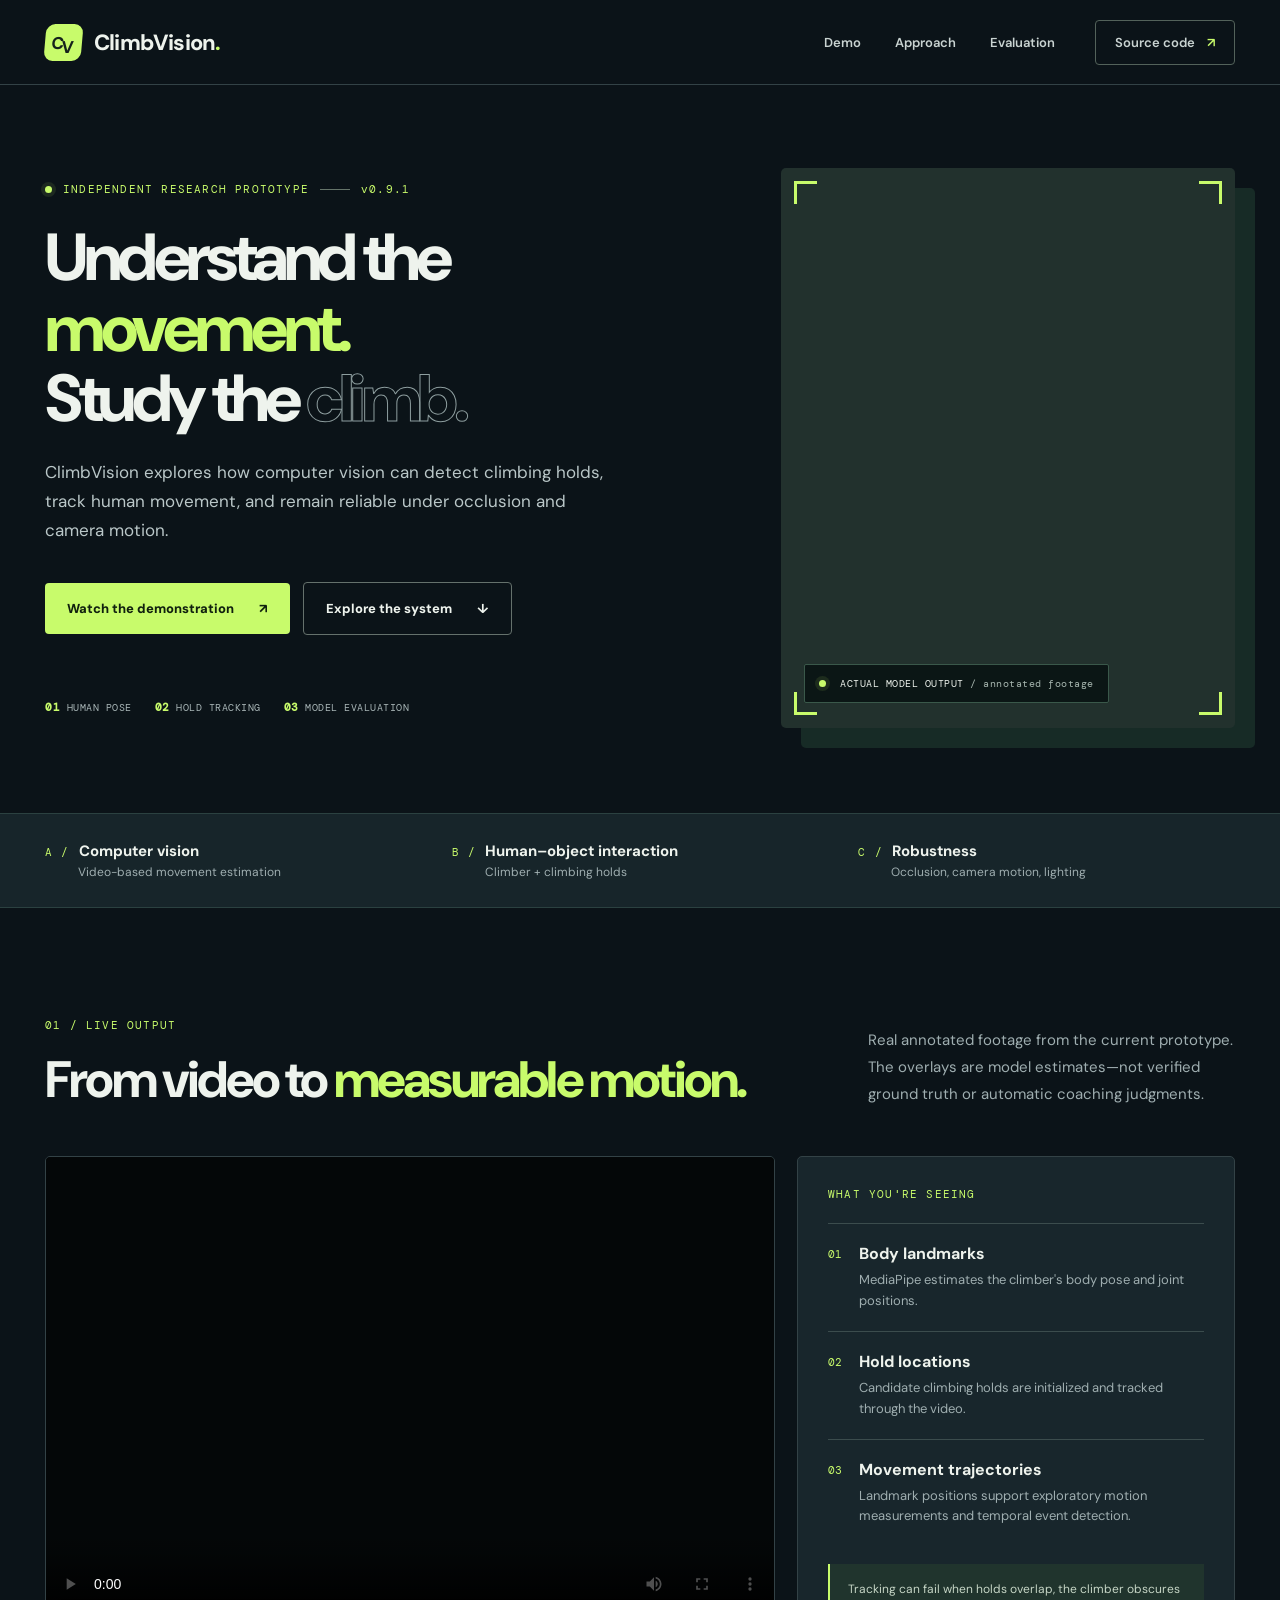
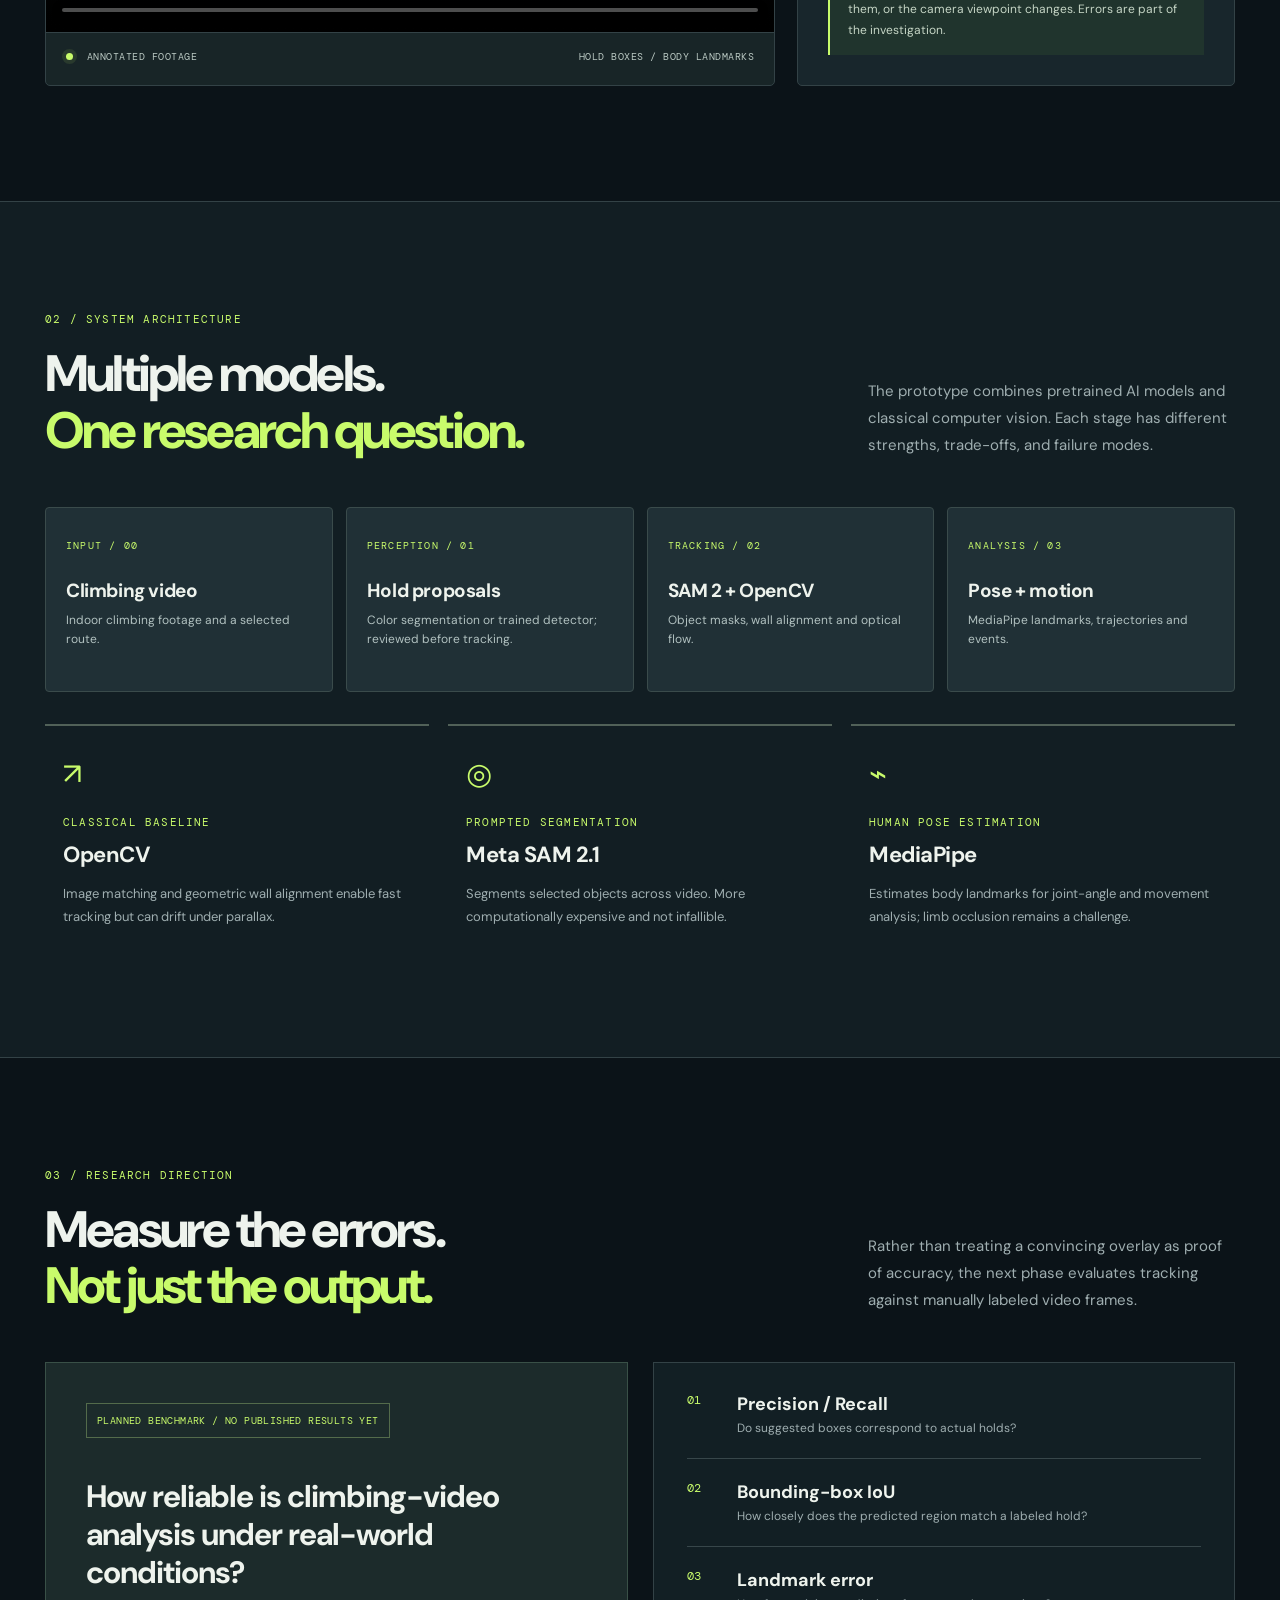
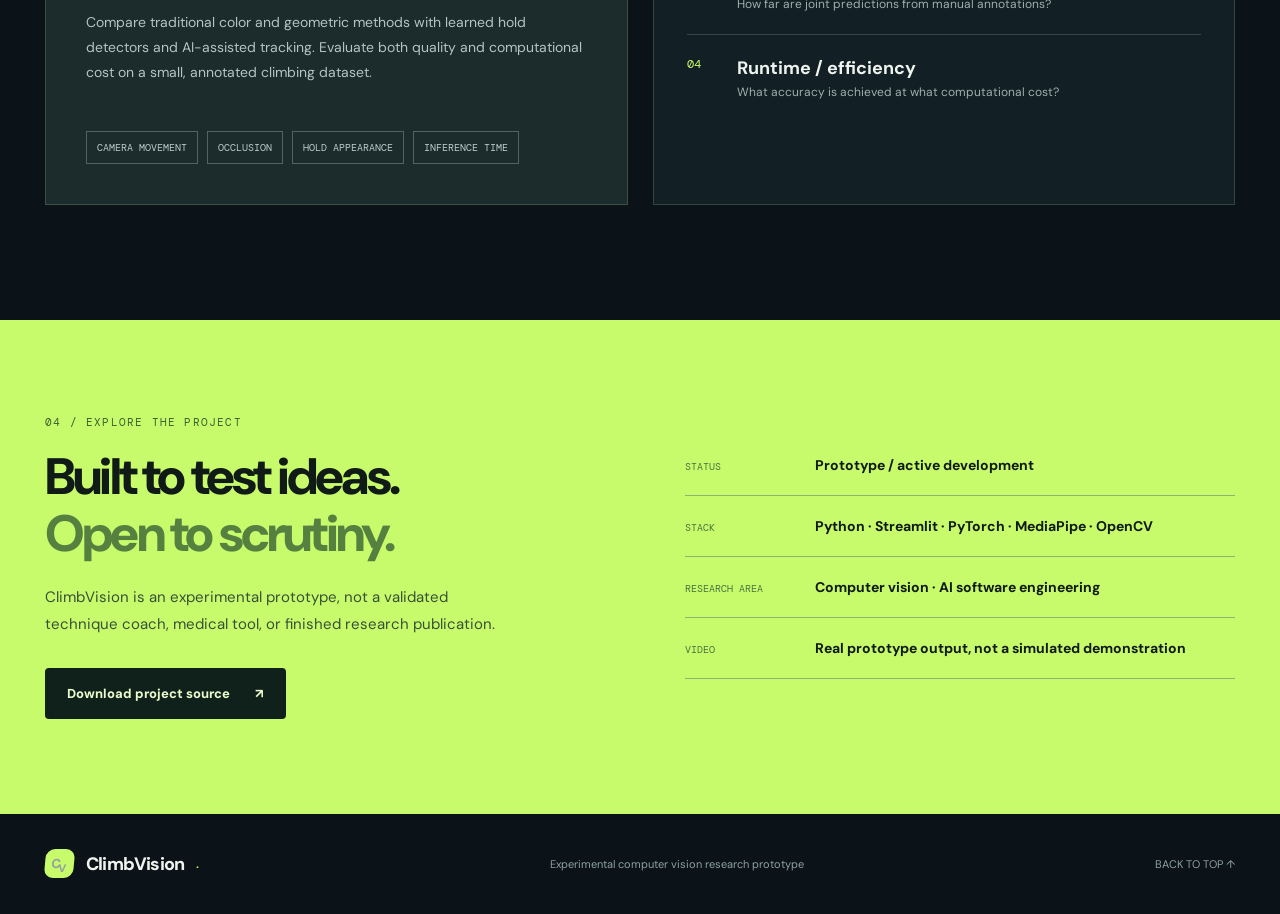
==== index.html @ d6e1e664 "Add files via upload" ====
<!doctype html>
<html lang="en">
<head>
  <meta charset="utf-8" />
  <meta name="viewport" content="width=device-width, initial-scale=1" />
  <meta name="theme-color" content="#0b1318" />
  <meta name="description" content="ClimbVision is an experimental computer vision system for climbing movement analysis, pose estimation, hold detection and tracking." />
  <title>ClimbVision — AI Climbing Movement Analysis</title>
  <link rel="stylesheet" href="styles.css" />
</head>
<body>
  <header class="site-header">
    <a class="wordmark" href="#top" aria-label="ClimbVision home"><span class="mark">C<span>V</span></span><span>ClimbVision<span class="mark-dot">.</span></span></a>
    <nav class="nav" aria-label="Main navigation">
      <a href="#demo">Demo</a><a href="#approach">Approach</a><a href="#evaluation">Evaluation</a>
    </nav>
    <a class="nav-action" href="assets/climbvision-source-v0.9.1.zip" download>Source code <span aria-hidden="true">↗</span></a>
  </header>
  <main id="top">
    <section class="hero wrap">
      <div class="hero-copy">
        <div class="eyebrow"><span class="pulse"></span> INDEPENDENT RESEARCH PROTOTYPE <span class="eyebrow-line"></span> v0.9.1</div>
        <h1>Understand the <em>movement.</em><br/>Study the <span class="outline-text">climb.</span></h1>
        <p class="lead">ClimbVision explores how computer vision can detect climbing holds, track human movement, and remain reliable under occlusion and camera motion.</p>
        <div class="hero-actions"><a class="primary-btn" href="#demo">Watch the demonstration <span>↗</span></a><a class="secondary-btn" href="#approach">Explore the system <span>↓</span></a></div>
        <div class="hero-foot"><span><strong>01</strong> HUMAN POSE</span><span><strong>02</strong> HOLD TRACKING</span><span><strong>03</strong> MODEL EVALUATION</span></div>
      </div>
      <div class="hero-media">
        <video autoplay muted loop playsinline preload="metadata" poster="assets/demo-poster.jpg" aria-label="Real annotated indoor climbing footage from ClimbVision"><source src="assets/climbvision-demo.mp4" type="video/mp4" /></video>
        <span class="corner tl"></span><span class="corner tr"></span><span class="corner bl"></span><span class="corner br"></span>
        <div class="media-badge"><span class="live-dot"></span> ACTUAL MODEL OUTPUT <span class="media-small">/ annotated footage</span></div>
      </div>
    </section>
    <section class="stats-strip" aria-label="Project focus"><div class="wrap stats-inner"><div><span class="stat-index">A / </span><strong>Computer vision</strong><span>Video-based movement estimation</span></div><div><span class="stat-index">B / </span><strong>Human–object interaction</strong><span>Climber + climbing holds</span></div><div><span class="stat-index">C / </span><strong>Robustness</strong><span>Occlusion, camera motion, lighting</span></div></div></section>
    <section id="demo" class="section wrap demo-section"><div class="section-intro"><div><p class="kicker">01 / LIVE OUTPUT</p><h2>From video to <span>measurable motion.</span></h2></div><p>Real annotated footage from the current prototype. The overlays are model estimates—not verified ground truth or automatic coaching judgments.</p></div>
      <div class="demo-grid"><div class="demo-player"><video id="demoVideo" controls playsinline preload="metadata" poster="assets/demo-poster.jpg"><source src="assets/climbvision-demo.mp4" type="video/mp4"/>Your browser does not support HTML5 video.</video><div class="player-bottom"><span><span class="live-dot"></span> ANNOTATED FOOTAGE</span><span>HOLD BOXES / BODY LANDMARKS</span></div></div>
      <aside class="demo-aside"><div class="tiny-label">WHAT YOU'RE SEEING</div><div class="note"><span class="note-num">01</span><div><h3>Body landmarks</h3><p>MediaPipe estimates the climber's body pose and joint positions.</p></div></div><div class="note"><span class="note-num">02</span><div><h3>Hold locations</h3><p>Candidate climbing holds are initialized and tracked through the video.</p></div></div><div class="note"><span class="note-num">03</span><div><h3>Movement trajectories</h3><p>Landmark positions support exploratory motion measurements and temporal event detection.</p></div></div><div class="honesty-note">Tracking can fail when holds overlap, the climber obscures them, or the camera viewpoint changes. Errors are part of the investigation.</div></aside></div>
    </section>
    <section id="approach" class="section approach-section"><div class="wrap"><div class="section-intro"><div><p class="kicker">02 / SYSTEM ARCHITECTURE</p><h2>Multiple models.<br/><span>One research question.</span></h2></div><p>The prototype combines pretrained AI models and classical computer vision. Each stage has different strengths, trade-offs, and failure modes.</p></div>
      <div class="pipeline"><div class="step"><span class="step-number">INPUT / 00</span><h3>Climbing video</h3><p>Indoor climbing footage and a selected route.</p></div><div class="pipe-arrow">→</div><div class="step"><span class="step-number">PERCEPTION / 01</span><h3>Hold proposals</h3><p>Color segmentation or trained detector; reviewed before tracking.</p></div><div class="pipe-arrow">→</div><div class="step"><span class="step-number">TRACKING / 02</span><h3>SAM 2 + OpenCV</h3><p>Object masks, wall alignment and optical flow.</p></div><div class="pipe-arrow">→</div><div class="step"><span class="step-number">ANALYSIS / 03</span><h3>Pose + motion</h3><p>MediaPipe landmarks, trajectories and events.</p></div></div>
      <div class="methods"><article><span class="method-icon">↗</span><span class="tiny-label">CLASSICAL BASELINE</span><h3>OpenCV</h3><p>Image matching and geometric wall alignment enable fast tracking but can drift under parallax.</p></article><article><span class="method-icon">◎</span><span class="tiny-label">PROMPTED SEGMENTATION</span><h3>Meta SAM 2.1</h3><p>Segments selected objects across video. More computationally expensive and not infallible.</p></article><article><span class="method-icon">⌁</span><span class="tiny-label">HUMAN POSE ESTIMATION</span><h3>MediaPipe</h3><p>Estimates body landmarks for joint-angle and movement analysis; limb occlusion remains a challenge.</p></article></div>
    </div></section>
    <section id="evaluation" class="section wrap eval-section"><div class="section-intro"><div><p class="kicker">03 / RESEARCH DIRECTION</p><h2>Measure the errors.<br/><span>Not just the output.</span></h2></div><p>Rather than treating a convincing overlay as proof of accuracy, the next phase evaluates tracking against manually labeled video frames.</p></div>
      <div class="evaluation-grid"><div class="eval-left"><div class="eval-tag">PLANNED BENCHMARK / NO PUBLISHED RESULTS YET</div><h3>How reliable is climbing-video analysis under real-world conditions?</h3><p>Compare traditional color and geometric methods with learned hold detectors and AI-assisted tracking. Evaluate both quality and computational cost on a small, annotated climbing dataset.</p><div class="eval-conditions"><span>CAMERA MOVEMENT</span><span>OCCLUSION</span><span>HOLD APPEARANCE</span><span>INFERENCE TIME</span></div></div><div class="metric-list"><div><span>01</span><strong>Precision / Recall</strong><small>Do suggested boxes correspond to actual holds?</small></div><div><span>02</span><strong>Bounding-box IoU</strong><small>How closely does the predicted region match a labeled hold?</small></div><div><span>03</span><strong>Landmark error</strong><small>How far are joint predictions from manual annotations?</small></div><div><span>04</span><strong>Runtime / efficiency</strong><small>What accuracy is achieved at what computational cost?</small></div></div></div>
    </section>
    <section class="project-footer"><div class="wrap footer-grid"><div><p class="kicker">04 / EXPLORE THE PROJECT</p><h2>Built to test ideas.<br/><span>Open to scrutiny.</span></h2><p class="footer-lead">ClimbVision is an experimental prototype, not a validated technique coach, medical tool, or finished research publication.</p><a href="assets/climbvision-source-v0.9.1.zip" download class="primary-btn">Download project source <span>↗</span></a></div><div class="project-facts"><div><span>STATUS</span><strong>Prototype / active development</strong></div><div><span>STACK</span><strong>Python · Streamlit · PyTorch · MediaPipe · OpenCV</strong></div><div><span>RESEARCH AREA</span><strong>Computer vision · AI software engineering</strong></div><div><span>VIDEO</span><strong>Real prototype output, not a simulated demonstration</strong></div></div></div></section>
  </main>
  <footer class="bottom-footer wrap"><a class="wordmark" href="#top"><span class="mark">C<span>V</span></span>ClimbVision<span class="mark-dot">.</span></a><span>Experimental computer vision research prototype</span><a href="#top">BACK TO TOP ↑</a></footer>
  <script src="script.js"></script>
</body>
</html>
---- styles.css ----
@import url('https://fonts.googleapis.com/css2?family=DM+Mono:wght@400;500&family=DM+Sans:wght@400;500;600;700;800&display=swap');
:root{--bg:#0b1318;--panel:#142026;--panel2:#101c21;--lime:#c8fb6b;--text:#eef3ed;--muted:#9faeb0;--line:#334246}*{box-sizing:border-box}html{scroll-behavior:smooth}body{margin:0;background:var(--bg);color:var(--text);font-family:'DM Sans',system-ui,Arial,sans-serif;-webkit-font-smoothing:antialiased}a{color:inherit;text-decoration:none}.wrap{width:min(1220px,calc(100% - 90px));margin:auto}.site-header{height:85px;padding:0 max(45px,calc((100% - 1220px)/2));display:flex;align-items:center;gap:40px;border-bottom:1px solid var(--line)}.wordmark{display:flex;align-items:center;font-size:22px;font-weight:800;letter-spacing:-.8px;gap:12px;white-space:nowrap}.mark{width:37px;height:37px;background:var(--lime);border-radius:9px;color:#15221c;display:inline-flex;align-items:center;justify-content:center;font-size:17px;letter-spacing:-3px;padding-right:4px;transform:skew(-5deg)}.mark span{transform:translateY(4px)}.mark-dot{color:var(--lime)}.nav{display:flex;gap:34px;margin-left:auto}.nav a,.nav-action{font-size:13px;color:#c9d3d1;font-weight:600}.nav a:hover{color:var(--lime)}.nav-action{border:1px solid #53625a;padding:13px 19px;border-radius:4px;white-space:nowrap}.nav-action span{padding-left:9px;color:var(--lime)}.hero{display:grid;grid-template-columns:1.2fr .8fr;gap:54px;min-height:660px;padding-top:83px;padding-bottom:85px;align-items:center}.eyebrow,.kicker,.tiny-label,.step-number,.stat-index{font-family:'DM Mono',monospace;font-size:11px;letter-spacing:1.2px;color:var(--lime)}.eyebrow{display:flex;align-items:center;gap:11px}.pulse,.live-dot{height:7px;width:7px;border-radius:50%;display:inline-block;background:var(--lime);box-shadow:0 0 0 4px #c8fb6b18}.eyebrow-line{width:30px;border-top:1px solid #657469}h1{font-size:clamp(48px,5.2vw,78px);letter-spacing:-4.4px;line-height:1.055;margin:27px 0 24px;font-weight:800}h1 em{font-style:normal;color:var(--lime)}.outline-text{-webkit-text-stroke:1px #8e9e9f;color:transparent}.lead{max-width:570px;font-size:17px;line-height:1.7;color:#bac7c8}.hero-actions{display:flex;gap:13px;align-items:center;margin-top:37px;flex-wrap:wrap}.primary-btn,.secondary-btn{display:inline-flex;align-items:center;justify-content:space-between;gap:25px;padding:17px 22px;font-weight:800;font-size:13px;transition:transform .2s}.primary-btn:hover,.secondary-btn:hover{transform:translateY(-2px)}.primary-btn{background:var(--lime);color:#10200e;border-radius:4px}.secondary-btn{border:1px solid #65716c;border-radius:4px}.hero-foot{display:flex;flex-wrap:wrap;gap:23px;margin-top:65px;font-family:'DM Mono',monospace;font-size:10px;color:#a9b6b7;letter-spacing:.5px}.hero-foot strong{color:var(--lime);font-size:11px}.hero-media{height:560px;min-width:0;position:relative;border-radius:5px;background:#22312d;overflow:hidden;box-shadow:20px 20px 0 #172b26}.hero-media video{height:100%;width:100%;object-fit:cover}.corner{position:absolute;width:23px;height:23px;border:3px solid var(--lime);z-index:1}.tl{top:13px;left:13px;border-right:0;border-bottom:0}.tr{top:13px;right:13px;border-left:0;border-bottom:0}.bl{bottom:13px;left:13px;border-right:0;border-top:0}.br{bottom:13px;right:13px;border-left:0;border-top:0}.media-badge{position:absolute;bottom:25px;left:23px;background:#091413e8;border:1px solid #3a584a;padding:12px 14px;border-radius:2px;font:10px 'DM Mono',monospace;letter-spacing:.5px}.media-badge .live-dot{margin-right:8px}.media-small{color:#a8b7b0}.stats-strip{background:#17252a;border-top:1px solid #2b4140;border-bottom:1px solid #2b4140}.stats-inner{display:grid;grid-template-columns:repeat(3,1fr);padding:27px 0;gap:30px}.stats-inner>div{display:flex;align-items:baseline;flex-wrap:wrap;column-gap:9px;row-gap:3px}.stats-inner strong{font-size:15px}.stats-inner div>span:last-child{width:100%;padding-left:33px;color:var(--muted);font-size:12px}.section{padding-top:110px;padding-bottom:115px;scroll-margin-top:25px}.section-intro{display:grid;grid-template-columns:1.35fr .65fr;gap:60px;align-items:end;margin-bottom:48px}.kicker{margin:0 0 20px}.section-intro h2,.project-footer h2{font-size:clamp(37px,4vw,56px);line-height:1.1;letter-spacing:-2.8px;margin:0;font-weight:800}.section-intro h2 span,.project-footer h2 span{color:var(--lime)}.section-intro>p{color:var(--muted);font-size:15px;line-height:1.8;margin:0}.demo-grid{display:grid;grid-template-columns:1.25fr .75fr;gap:22px}.demo-player{background:#182527;border:1px solid var(--line);border-radius:5px;overflow:hidden;display:flex;flex-direction:column}.demo-player video{display:block;width:100%;height:475px;object-fit:contain;background:#040708}.player-bottom{display:flex;justify-content:space-between;padding:17px 20px;gap:12px;border-top:1px solid var(--line);font:10px 'DM Mono',monospace;letter-spacing:.5px;color:#bac9c3}.player-bottom .live-dot{margin-right:7px}.demo-aside{background:#18262c;padding:30px;border:1px solid var(--line);border-radius:5px}.demo-aside .tiny-label{margin-bottom:22px}.note{display:flex;gap:17px;padding:19px 0;border-top:1px solid #3b4c4d}.note-num{font:11px 'DM Mono',monospace;color:var(--lime);padding-top:4px}.note h3{font-size:16px;margin:0 0 6px}.note p{font-size:13px;line-height:1.6;color:var(--muted);margin:0}.honesty-note{border-left:2px solid var(--lime);background:#20342d;padding:15px 18px;font-size:12px;line-height:1.7;color:#c5d5c5;margin-top:18px}.approach-section{background:#121e23;border-top:1px solid var(--line);border-bottom:1px solid var(--line)}.pipeline{display:grid;grid-template-columns:repeat(4,minmax(0,1fr));gap:13px;position:relative}.step{background:#203036;border:1px solid #3a4b4b;padding:25px 20px;min-height:185px;border-radius:4px}.step-number{font-size:10px}.step h3{font-size:19px;margin:24px 0 8px;letter-spacing:-.4px}.step p{font-size:12px;line-height:1.6;color:#b1c1c0;margin:0}.pipe-arrow{display:none}.methods{display:grid;grid-template-columns:repeat(3,1fr);gap:19px;margin-top:32px}.methods article{border-top:2px solid #516158;padding:28px 18px 0}.method-icon{display:block;font-size:30px;color:var(--lime);margin-bottom:17px}.methods h3{font-size:22px;letter-spacing:-.5px;margin:9px 0}.methods p{color:var(--muted);font-size:13px;line-height:1.8}.evaluation-grid{display:grid;grid-template-columns:1fr 1fr;gap:25px}.eval-left{background:#1c2b2b;padding:40px;border:1px solid #395047}.eval-tag{font:10px 'DM Mono',monospace;color:var(--lime);border:1px solid #536b4b;display:inline-block;padding:10px;letter-spacing:.4px}.eval-left h3{font-size:31px;letter-spacing:-1px;line-height:1.22;margin:40px 0 18px}.eval-left p{color:#b5c4c3;font-size:14px;line-height:1.8}.eval-conditions{display:flex;flex-wrap:wrap;gap:9px;margin-top:46px}.eval-conditions span{border:1px solid #53645f;padding:9px 10px;font:10px 'DM Mono',monospace;color:#bdcdcb}.metric-list{border:1px solid var(--line);padding:8px 33px;background:#121f24}.metric-list>div{display:grid;grid-template-columns:38px 1fr;gap:3px 12px;padding:21px 0;border-bottom:1px solid #37464a}.metric-list>div:last-child{border-bottom:none}.metric-list span{color:var(--lime);font:12px 'DM Mono',monospace;grid-row:span 2}.metric-list strong{font-size:18px}.metric-list small{font-size:12px;color:var(--muted);line-height:1.5}.project-footer{background:#c8fb6b;color:#101a17;padding:95px 0}.project-footer .kicker{color:#3b5f31}.footer-grid{display:grid;grid-template-columns:1fr 1fr;gap:90px}.project-footer h2 span{color:#568040}.footer-lead{max-width:470px;font-size:15px;line-height:1.8;margin:22px 0 30px;color:#385037}.project-footer .primary-btn{background:#10201a;color:#e9facc}.project-facts{padding-top:20px}.project-facts>div{border-bottom:1px solid #8eb46b;display:grid;grid-template-columns:115px 1fr;gap:15px;padding:21px 0;align-items:baseline}.project-facts span{font:10px 'DM Mono',monospace;color:#4a7240}.project-facts strong{font-size:14px}.bottom-footer{height:100px;display:flex;align-items:center;justify-content:space-between;gap:15px}.bottom-footer>.wordmark{font-size:18px}.bottom-footer span,.bottom-footer>a:last-child{font-size:11px;color:#90a1a0}.bottom-footer .mark{width:29px;height:29px;font-size:13px}.bottom-footer .mark-dot{color:var(--lime)}
@media(max-width:900px){.wrap{width:min(100% - 40px,700px)}.site-header{padding:0 20px;height:72px}.nav{display:none}.nav-action{margin-left:auto}.hero{grid-template-columns:1fr;gap:35px;padding:65px 0}.hero-media{height:430px;width:100%;box-shadow:9px 9px 0 #172b26}.hero-foot{margin-top:35px}.section{padding:75px 0}.section-intro{grid-template-columns:1fr;gap:19px}.demo-grid,.evaluation-grid,.footer-grid{grid-template-columns:1fr}.pipeline{grid-template-columns:repeat(2,minmax(0,1fr))}.methods{grid-template-columns:1fr}.methods article{padding-top:15px}.stats-inner{gap:12px}.stats-inner>div{display:block}.stats-inner div>span:last-child{padding:5px 0 0;display:block}.footer-grid{gap:25px}}
@media(max-width:540px){.wordmark{font-size:18px}.site-header{gap:12px}.nav-action{padding:11px;font-size:11px}.hero{padding-top:43px}.hero h1{font-size:47px;letter-spacing:-2.8px}.hero-media{height:380px}.hero-actions{gap:9px}.primary-btn,.secondary-btn{padding:14px 15px;font-size:12px;gap:10px}.hero-foot{gap:12px;font-size:9px}.stats-inner{grid-template-columns:1fr}.stats-inner>div{display:flex}.stats-inner div>span:last-child{padding-left:29px}.pipeline{grid-template-columns:1fr}.step{min-height:0}.demo-player video{height:350px}.player-bottom{font-size:8px}.eval-left{padding:24px}.metric-list{padding:8px 19px}.project-facts>div{grid-template-columns:1fr;gap:6px}.bottom-footer{height:auto;padding-top:25px;padding-bottom:25px;flex-wrap:wrap}.bottom-footer>span{width:100%;order:3}}
@media(prefers-reduced-motion:reduce){html{scroll-behavior:auto}.primary-btn,.secondary-btn{transition:none}}
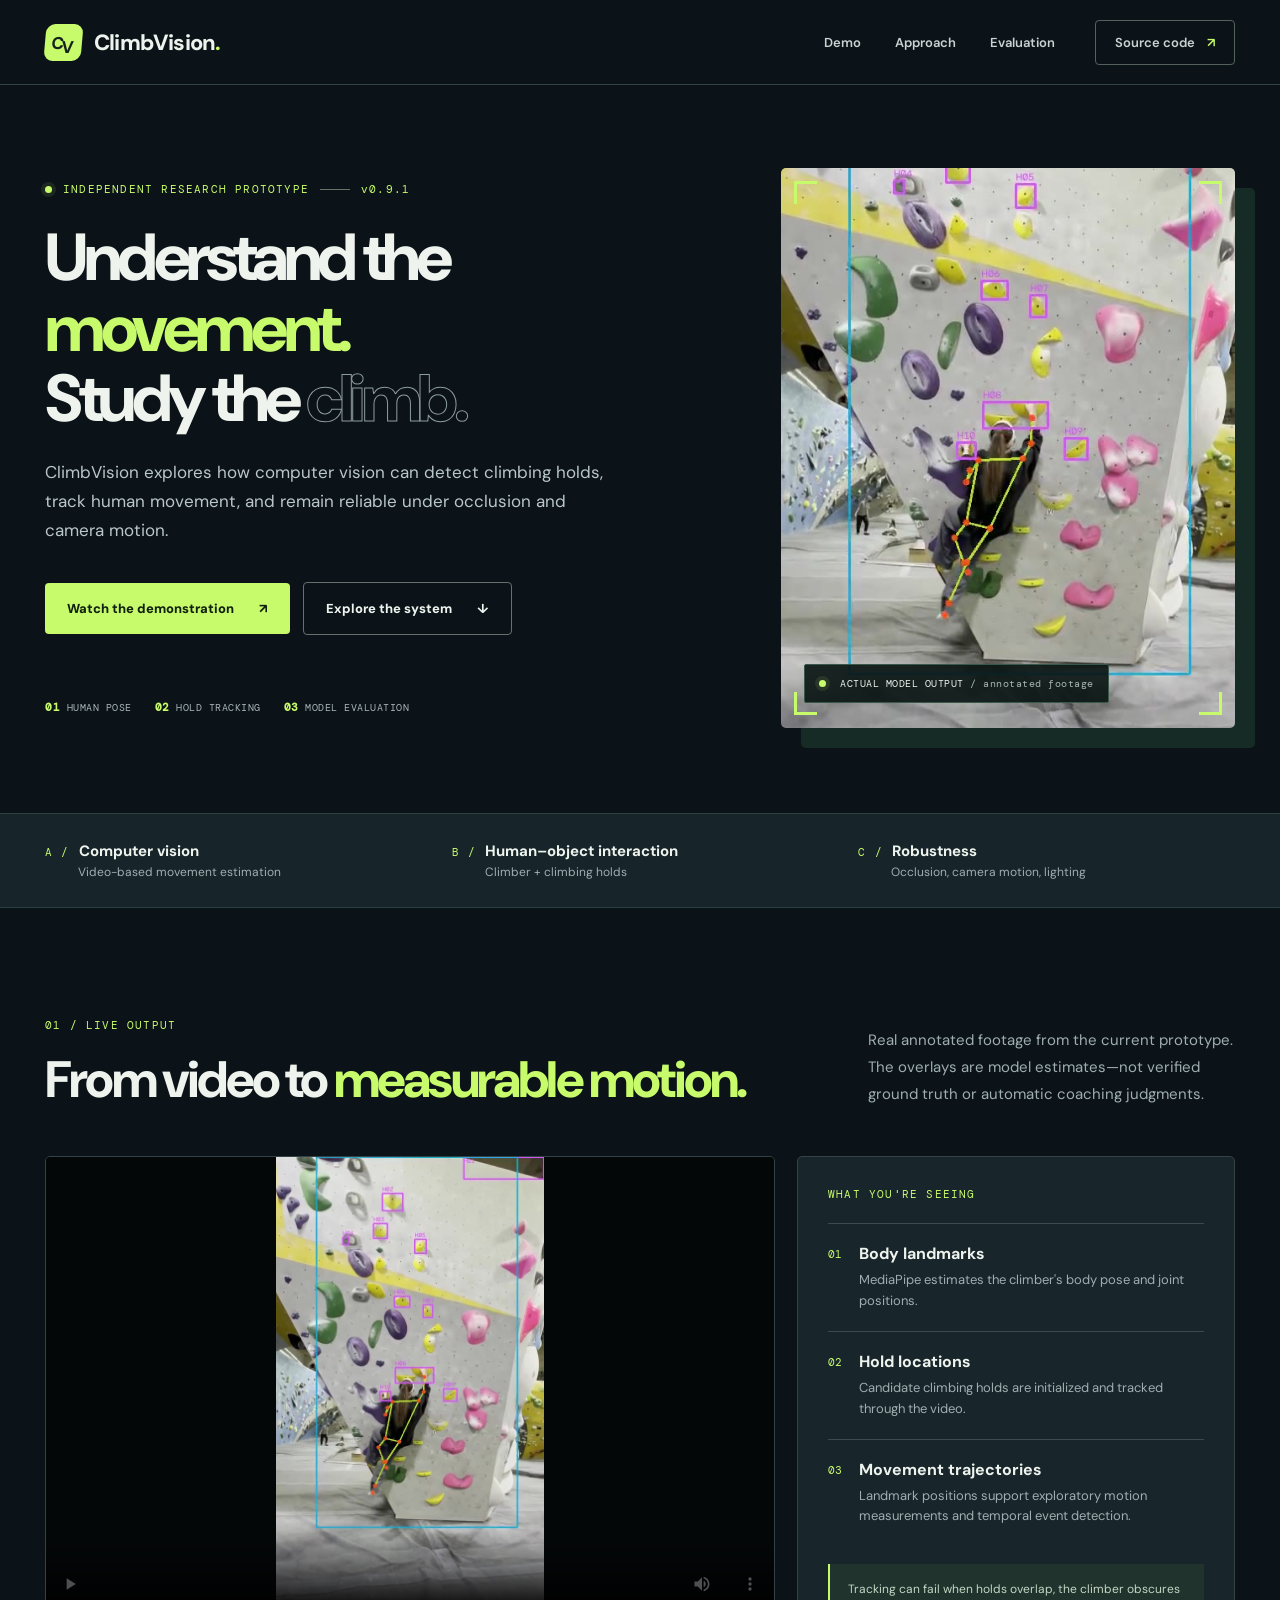
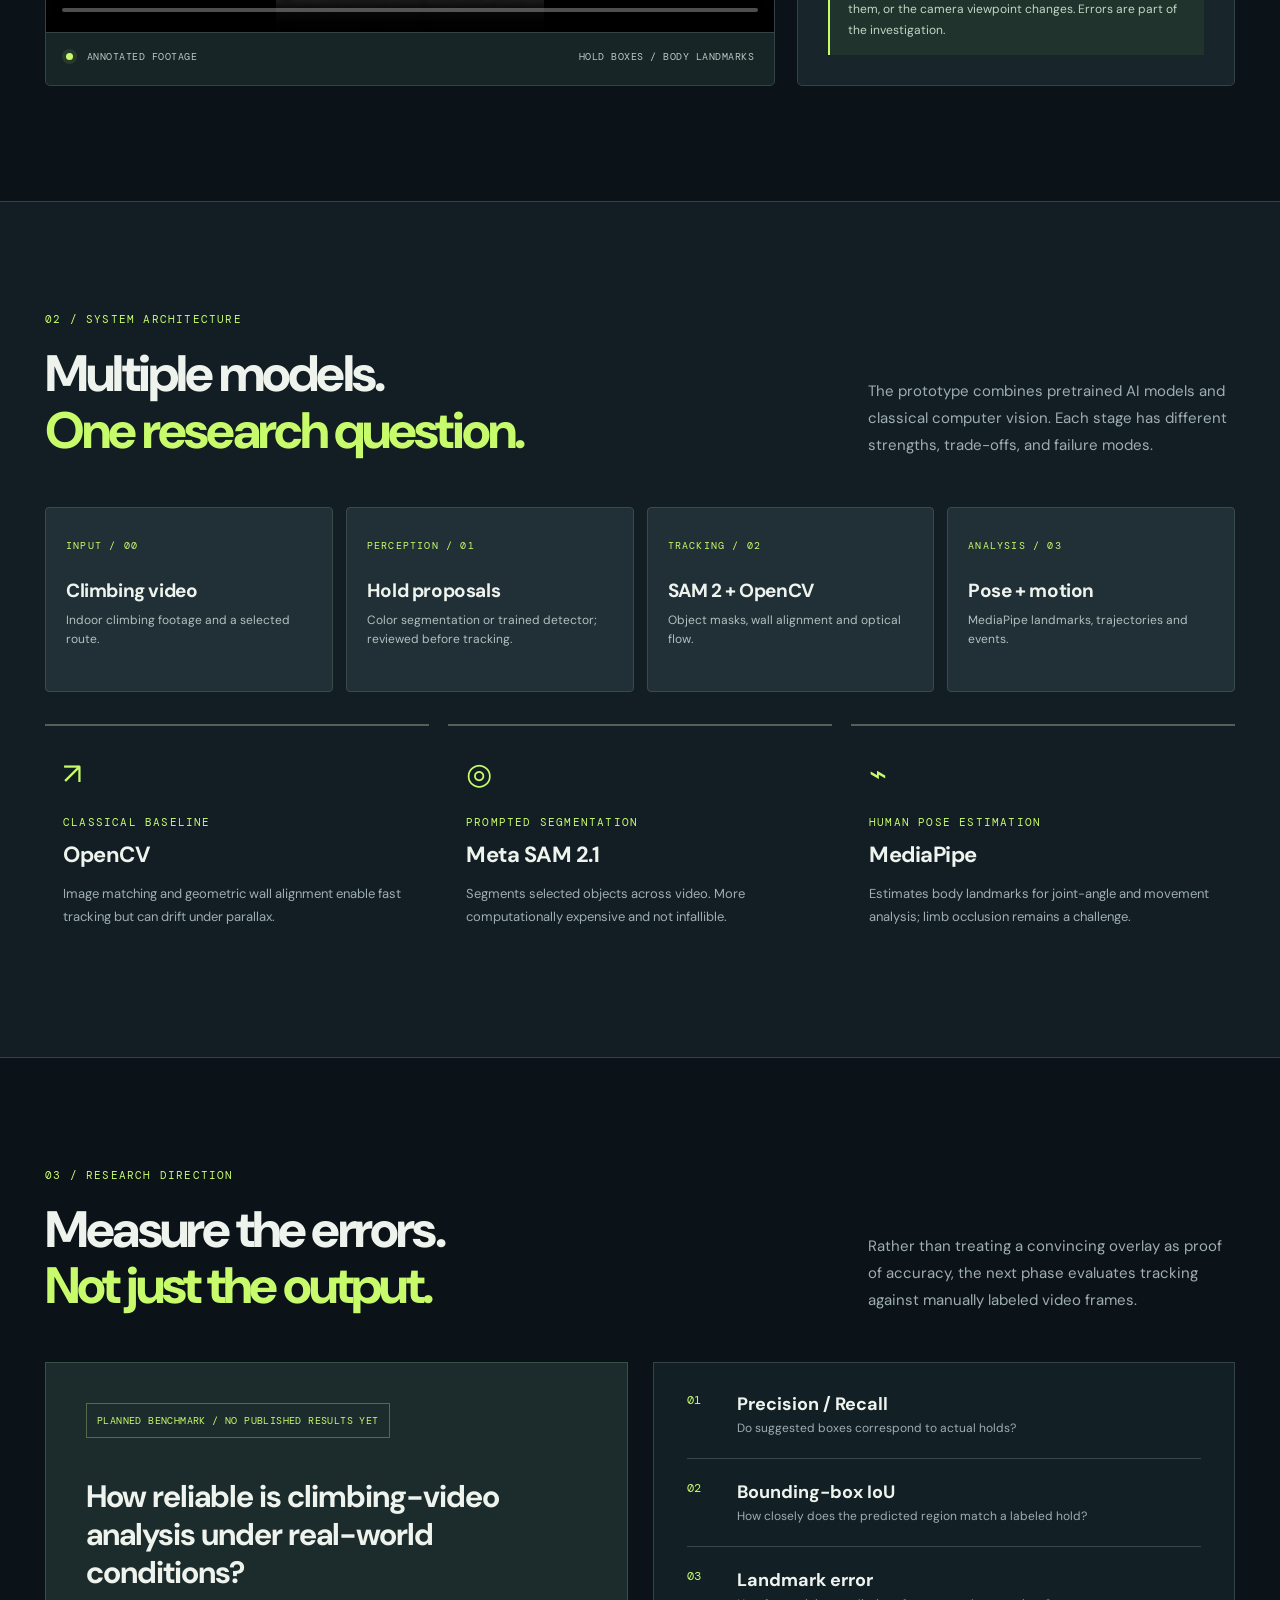
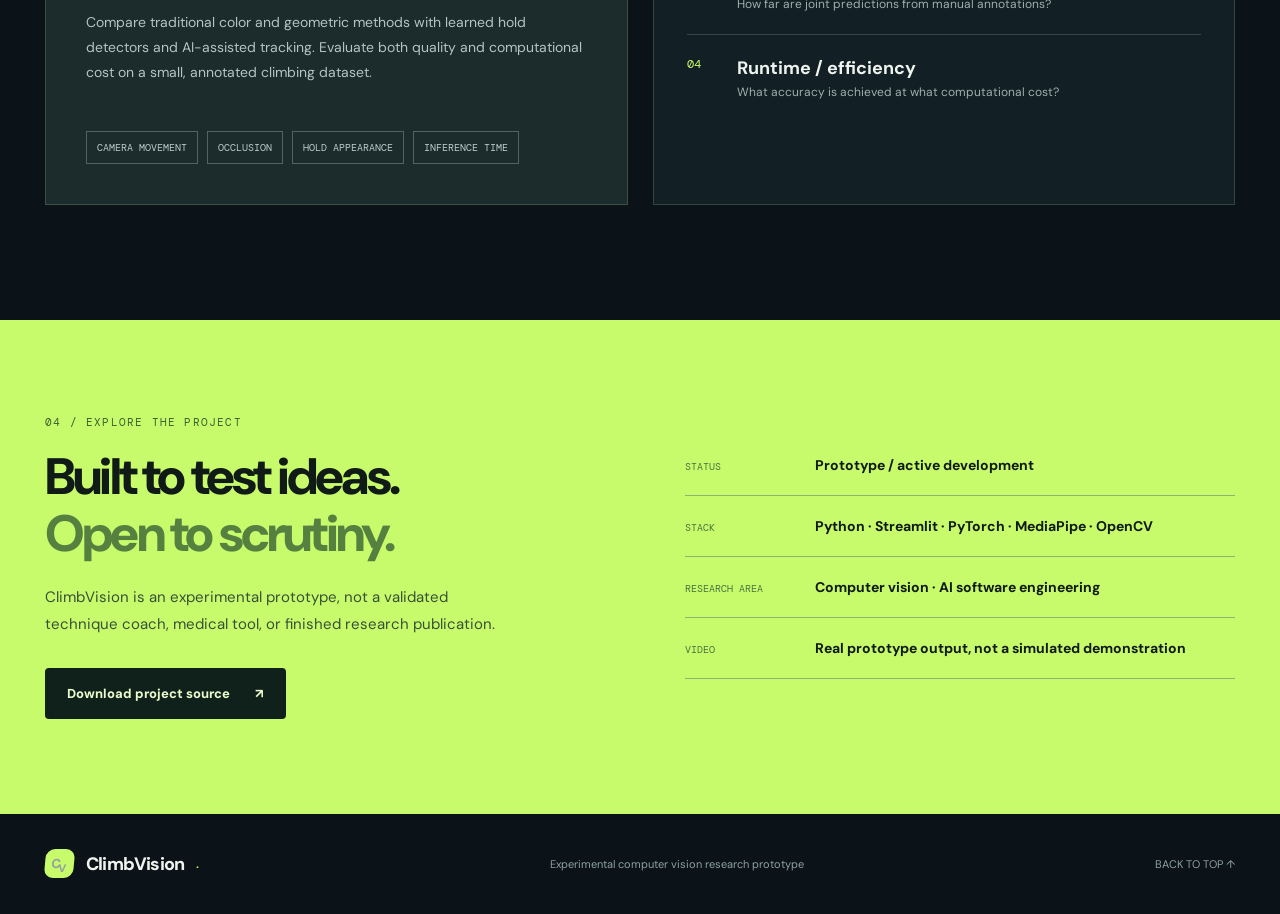
==== commit 24918bf3: "Update file paths for demo assets in index.html" ====
--- a/index.html
+++ b/index.html
@@ -14,7 +14,7 @@
     <nav class="nav" aria-label="Main navigation">
       <a href="#demo">Demo</a><a href="#approach">Approach</a><a href="#evaluation">Evaluation</a>
     </nav>
-    <a class="nav-action" href="assets/climbvision-source-v0.9.1.zip" download>Source code <span aria-hidden="true">↗</span></a>
+    <a class="nav-action" href="climbvision-source-v0.9.1.zip" download>Source code <span aria-hidden="true">↗</span></a>
   </header>
   <main id="top">
     <section class="hero wrap">
@@ -26,14 +26,14 @@
         <div class="hero-foot"><span><strong>01</strong> HUMAN POSE</span><span><strong>02</strong> HOLD TRACKING</span><span><strong>03</strong> MODEL EVALUATION</span></div>
       </div>
       <div class="hero-media">
-        <video autoplay muted loop playsinline preload="metadata" poster="assets/demo-poster.jpg" aria-label="Real annotated indoor climbing footage from ClimbVision"><source src="assets/climbvision-demo.mp4" type="video/mp4" /></video>
+        <video autoplay muted loop playsinline preload="metadata" poster="demo-poster.jpg" aria-label="Real annotated indoor climbing footage from ClimbVision"><source src="climbvision-demo.mp4" type="video/mp4" /></video>
         <span class="corner tl"></span><span class="corner tr"></span><span class="corner bl"></span><span class="corner br"></span>
         <div class="media-badge"><span class="live-dot"></span> ACTUAL MODEL OUTPUT <span class="media-small">/ annotated footage</span></div>
       </div>
     </section>
     <section class="stats-strip" aria-label="Project focus"><div class="wrap stats-inner"><div><span class="stat-index">A / </span><strong>Computer vision</strong><span>Video-based movement estimation</span></div><div><span class="stat-index">B / </span><strong>Human–object interaction</strong><span>Climber + climbing holds</span></div><div><span class="stat-index">C / </span><strong>Robustness</strong><span>Occlusion, camera motion, lighting</span></div></div></section>
     <section id="demo" class="section wrap demo-section"><div class="section-intro"><div><p class="kicker">01 / LIVE OUTPUT</p><h2>From video to <span>measurable motion.</span></h2></div><p>Real annotated footage from the current prototype. The overlays are model estimates—not verified ground truth or automatic coaching judgments.</p></div>
-      <div class="demo-grid"><div class="demo-player"><video id="demoVideo" controls playsinline preload="metadata" poster="assets/demo-poster.jpg"><source src="assets/climbvision-demo.mp4" type="video/mp4"/>Your browser does not support HTML5 video.</video><div class="player-bottom"><span><span class="live-dot"></span> ANNOTATED FOOTAGE</span><span>HOLD BOXES / BODY LANDMARKS</span></div></div>
+      <div class="demo-grid"><div class="demo-player"><video id="demoVideo" controls playsinline preload="metadata" poster="demo-poster.jpg"><source src="climbvision-demo.mp4" type="video/mp4"/>Your browser does not support HTML5 video.</video><div class="player-bottom"><span><span class="live-dot"></span> ANNOTATED FOOTAGE</span><span>HOLD BOXES / BODY LANDMARKS</span></div></div>
       <aside class="demo-aside"><div class="tiny-label">WHAT YOU'RE SEEING</div><div class="note"><span class="note-num">01</span><div><h3>Body landmarks</h3><p>MediaPipe estimates the climber's body pose and joint positions.</p></div></div><div class="note"><span class="note-num">02</span><div><h3>Hold locations</h3><p>Candidate climbing holds are initialized and tracked through the video.</p></div></div><div class="note"><span class="note-num">03</span><div><h3>Movement trajectories</h3><p>Landmark positions support exploratory motion measurements and temporal event detection.</p></div></div><div class="honesty-note">Tracking can fail when holds overlap, the climber obscures them, or the camera viewpoint changes. Errors are part of the investigation.</div></aside></div>
     </section>
     <section id="approach" class="section approach-section"><div class="wrap"><div class="section-intro"><div><p class="kicker">02 / SYSTEM ARCHITECTURE</p><h2>Multiple models.<br/><span>One research question.</span></h2></div><p>The prototype combines pretrained AI models and classical computer vision. Each stage has different strengths, trade-offs, and failure modes.</p></div>
@@ -43,7 +43,7 @@
     <section id="evaluation" class="section wrap eval-section"><div class="section-intro"><div><p class="kicker">03 / RESEARCH DIRECTION</p><h2>Measure the errors.<br/><span>Not just the output.</span></h2></div><p>Rather than treating a convincing overlay as proof of accuracy, the next phase evaluates tracking against manually labeled video frames.</p></div>
       <div class="evaluation-grid"><div class="eval-left"><div class="eval-tag">PLANNED BENCHMARK / NO PUBLISHED RESULTS YET</div><h3>How reliable is climbing-video analysis under real-world conditions?</h3><p>Compare traditional color and geometric methods with learned hold detectors and AI-assisted tracking. Evaluate both quality and computational cost on a small, annotated climbing dataset.</p><div class="eval-conditions"><span>CAMERA MOVEMENT</span><span>OCCLUSION</span><span>HOLD APPEARANCE</span><span>INFERENCE TIME</span></div></div><div class="metric-list"><div><span>01</span><strong>Precision / Recall</strong><small>Do suggested boxes correspond to actual holds?</small></div><div><span>02</span><strong>Bounding-box IoU</strong><small>How closely does the predicted region match a labeled hold?</small></div><div><span>03</span><strong>Landmark error</strong><small>How far are joint predictions from manual annotations?</small></div><div><span>04</span><strong>Runtime / efficiency</strong><small>What accuracy is achieved at what computational cost?</small></div></div></div>
     </section>
-    <section class="project-footer"><div class="wrap footer-grid"><div><p class="kicker">04 / EXPLORE THE PROJECT</p><h2>Built to test ideas.<br/><span>Open to scrutiny.</span></h2><p class="footer-lead">ClimbVision is an experimental prototype, not a validated technique coach, medical tool, or finished research publication.</p><a href="assets/climbvision-source-v0.9.1.zip" download class="primary-btn">Download project source <span>↗</span></a></div><div class="project-facts"><div><span>STATUS</span><strong>Prototype / active development</strong></div><div><span>STACK</span><strong>Python · Streamlit · PyTorch · MediaPipe · OpenCV</strong></div><div><span>RESEARCH AREA</span><strong>Computer vision · AI software engineering</strong></div><div><span>VIDEO</span><strong>Real prototype output, not a simulated demonstration</strong></div></div></div></section>
+    <section class="project-footer"><div class="wrap footer-grid"><div><p class="kicker">04 / EXPLORE THE PROJECT</p><h2>Built to test ideas.<br/><span>Open to scrutiny.</span></h2><p class="footer-lead">ClimbVision is an experimental prototype, not a validated technique coach, medical tool, or finished research publication.</p><a href="climbvision-source-v0.9.1.zip" download class="primary-btn">Download project source <span>↗</span></a></div><div class="project-facts"><div><span>STATUS</span><strong>Prototype / active development</strong></div><div><span>STACK</span><strong>Python · Streamlit · PyTorch · MediaPipe · OpenCV</strong></div><div><span>RESEARCH AREA</span><strong>Computer vision · AI software engineering</strong></div><div><span>VIDEO</span><strong>Real prototype output, not a simulated demonstration</strong></div></div></div></section>
   </main>
   <footer class="bottom-footer wrap"><a class="wordmark" href="#top"><span class="mark">C<span>V</span></span>ClimbVision<span class="mark-dot">.</span></a><span>Experimental computer vision research prototype</span><a href="#top">BACK TO TOP ↑</a></footer>
   <script src="script.js"></script>
